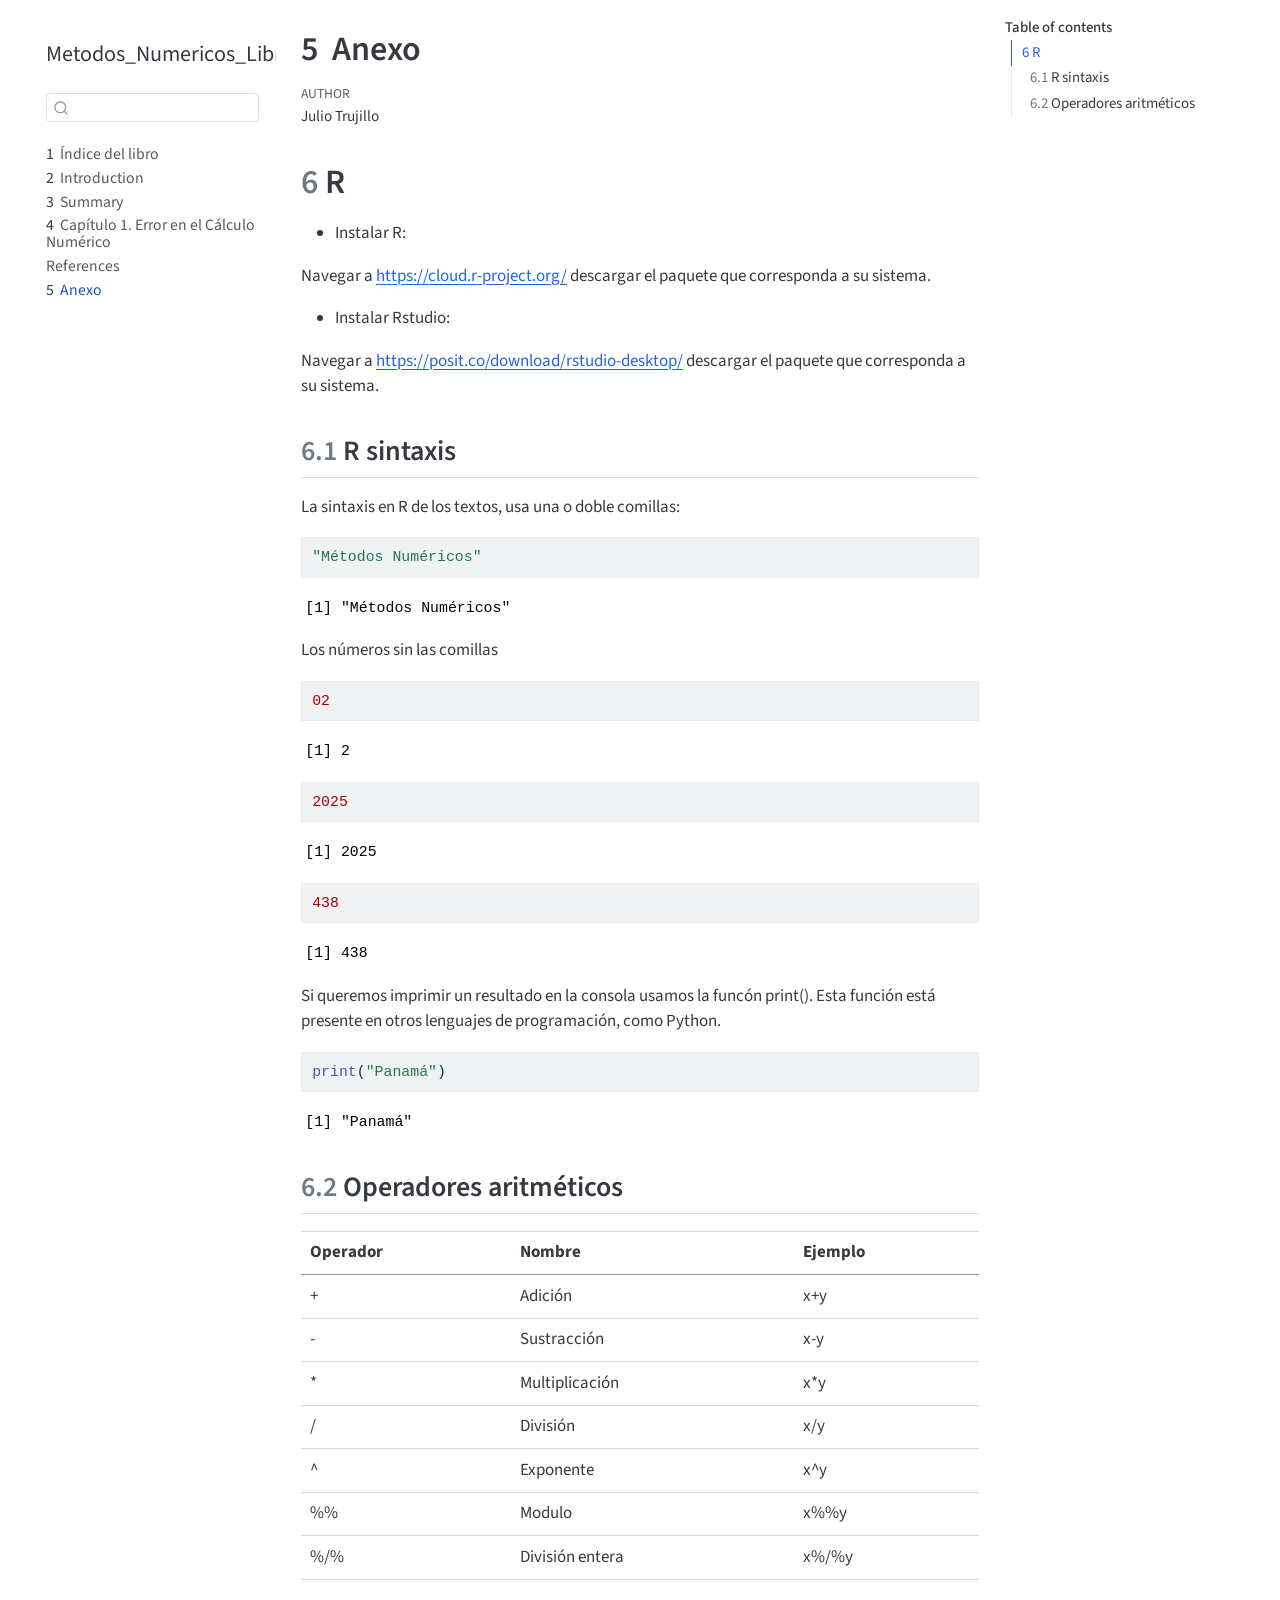
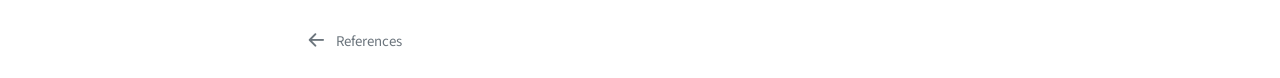
==== anexo.html @ 8528aa73 "Built site for gh-pages" ====
<!DOCTYPE html>
<html xmlns="http://www.w3.org/1999/xhtml" lang="en" xml:lang="en"><head>

<meta charset="utf-8">
<meta name="generator" content="quarto-1.8.25">

<meta name="viewport" content="width=device-width, initial-scale=1.0, user-scalable=yes">

<meta name="author" content="Julio Trujillo">

<title>5&nbsp; Anexo – Metodos_Numericos_Libro</title>
<style>
code{white-space: pre-wrap;}
span.smallcaps{font-variant: small-caps;}
div.columns{display: flex; gap: min(4vw, 1.5em);}
div.column{flex: auto; overflow-x: auto;}
div.hanging-indent{margin-left: 1.5em; text-indent: -1.5em;}
ul.task-list{list-style: none;}
ul.task-list li input[type="checkbox"] {
  width: 0.8em;
  margin: 0 0.8em 0.2em -1em; /* quarto-specific, see https://github.com/quarto-dev/quarto-cli/issues/4556 */ 
  vertical-align: middle;
}
/* CSS for syntax highlighting */
html { -webkit-text-size-adjust: 100%; }
pre > code.sourceCode { white-space: pre; position: relative; }
pre > code.sourceCode > span { display: inline-block; line-height: 1.25; }
pre > code.sourceCode > span:empty { height: 1.2em; }
.sourceCode { overflow: visible; }
code.sourceCode > span { color: inherit; text-decoration: inherit; }
div.sourceCode { margin: 1em 0; }
pre.sourceCode { margin: 0; }
@media screen {
div.sourceCode { overflow: auto; }
}
@media print {
pre > code.sourceCode { white-space: pre-wrap; }
pre > code.sourceCode > span { text-indent: -5em; padding-left: 5em; }
}
pre.numberSource code
  { counter-reset: source-line 0; }
pre.numberSource code > span
  { position: relative; left: -4em; counter-increment: source-line; }
pre.numberSource code > span > a:first-child::before
  { content: counter(source-line);
    position: relative; left: -1em; text-align: right; vertical-align: baseline;
    border: none; display: inline-block;
    -webkit-touch-callout: none; -webkit-user-select: none;
    -khtml-user-select: none; -moz-user-select: none;
    -ms-user-select: none; user-select: none;
    padding: 0 4px; width: 4em;
  }
pre.numberSource { margin-left: 3em;  padding-left: 4px; }
div.sourceCode
  {   }
@media screen {
pre > code.sourceCode > span > a:first-child::before { text-decoration: underline; }
}
</style>


<script src="site_libs/quarto-nav/quarto-nav.js"></script>
<script src="site_libs/quarto-nav/headroom.min.js"></script>
<script src="site_libs/clipboard/clipboard.min.js"></script>
<script src="site_libs/quarto-search/autocomplete.umd.js"></script>
<script src="site_libs/quarto-search/fuse.min.js"></script>
<script src="site_libs/quarto-search/quarto-search.js"></script>
<meta name="quarto:offset" content="./">
<link href="./references.html" rel="prev">
<script src="site_libs/quarto-html/quarto.js" type="module"></script>
<script src="site_libs/quarto-html/tabsets/tabsets.js" type="module"></script>
<script src="site_libs/quarto-html/axe/axe-check.js" type="module"></script>
<script src="site_libs/quarto-html/popper.min.js"></script>
<script src="site_libs/quarto-html/tippy.umd.min.js"></script>
<script src="site_libs/quarto-html/anchor.min.js"></script>
<link href="site_libs/quarto-html/tippy.css" rel="stylesheet">
<link href="site_libs/quarto-html/quarto-syntax-highlighting-7b89279ff1a6dce999919e0e67d4d9ec.css" rel="stylesheet" id="quarto-text-highlighting-styles">
<script src="site_libs/bootstrap/bootstrap.min.js"></script>
<link href="site_libs/bootstrap/bootstrap-icons.css" rel="stylesheet">
<link href="site_libs/bootstrap/bootstrap-70a47bd5681a7291082a5b9f83d58762.min.css" rel="stylesheet" append-hash="true" id="quarto-bootstrap" data-mode="light">
<script id="quarto-search-options" type="application/json">{
  "location": "sidebar",
  "copy-button": false,
  "collapse-after": 3,
  "panel-placement": "start",
  "type": "textbox",
  "limit": 50,
  "keyboard-shortcut": [
    "f",
    "/",
    "s"
  ],
  "show-item-context": false,
  "language": {
    "search-no-results-text": "No results",
    "search-matching-documents-text": "matching documents",
    "search-copy-link-title": "Copy link to search",
    "search-hide-matches-text": "Hide additional matches",
    "search-more-match-text": "more match in this document",
    "search-more-matches-text": "more matches in this document",
    "search-clear-button-title": "Clear",
    "search-text-placeholder": "",
    "search-detached-cancel-button-title": "Cancel",
    "search-submit-button-title": "Submit",
    "search-label": "Search"
  }
}</script>


</head>

<body class="nav-sidebar floating quarto-light">

<div id="quarto-search-results"></div>
  <header id="quarto-header" class="headroom fixed-top">
  <nav class="quarto-secondary-nav">
    <div class="container-fluid d-flex">
      <button type="button" class="quarto-btn-toggle btn" data-bs-toggle="collapse" role="button" data-bs-target=".quarto-sidebar-collapse-item" aria-controls="quarto-sidebar" aria-expanded="false" aria-label="Toggle sidebar navigation" onclick="if (window.quartoToggleHeadroom) { window.quartoToggleHeadroom(); }">
        <i class="bi bi-layout-text-sidebar-reverse"></i>
      </button>
        <nav class="quarto-page-breadcrumbs" aria-label="breadcrumb"><ol class="breadcrumb"><li class="breadcrumb-item"><a href="./anexo.html"><span class="chapter-number">5</span>&nbsp; <span class="chapter-title">Anexo</span></a></li></ol></nav>
        <a class="flex-grow-1" role="navigation" data-bs-toggle="collapse" data-bs-target=".quarto-sidebar-collapse-item" aria-controls="quarto-sidebar" aria-expanded="false" aria-label="Toggle sidebar navigation" onclick="if (window.quartoToggleHeadroom) { window.quartoToggleHeadroom(); }">      
        </a>
      <button type="button" class="btn quarto-search-button" aria-label="Search" onclick="window.quartoOpenSearch();">
        <i class="bi bi-search"></i>
      </button>
    </div>
  </nav>
</header>
<!-- content -->
<div id="quarto-content" class="quarto-container page-columns page-rows-contents page-layout-article">
<!-- sidebar -->
  <nav id="quarto-sidebar" class="sidebar collapse collapse-horizontal quarto-sidebar-collapse-item sidebar-navigation floating overflow-auto">
    <div class="pt-lg-2 mt-2 text-left sidebar-header sidebar-header-stacked">
      <a href="./index.html" class="sidebar-logo-link">
      </a>
    <div class="sidebar-title mb-0 py-0">
      <a href="./">Metodos_Numericos_Libro</a> 
    </div>
      </div>
        <div class="mt-2 flex-shrink-0 align-items-center">
        <div class="sidebar-search">
        <div id="quarto-search" class="" title="Search"></div>
        </div>
        </div>
    <div class="sidebar-menu-container"> 
    <ul class="list-unstyled mt-1">
        <li class="sidebar-item">
  <div class="sidebar-item-container"> 
  <a href="./index.html" class="sidebar-item-text sidebar-link">
 <span class="menu-text"><span class="chapter-number">1</span>&nbsp; <span class="chapter-title">Índice del libro</span></span></a>
  </div>
</li>
        <li class="sidebar-item">
  <div class="sidebar-item-container"> 
  <a href="./intro.html" class="sidebar-item-text sidebar-link">
 <span class="menu-text"><span class="chapter-number">2</span>&nbsp; <span class="chapter-title">Introduction</span></span></a>
  </div>
</li>
        <li class="sidebar-item">
  <div class="sidebar-item-container"> 
  <a href="./summary.html" class="sidebar-item-text sidebar-link">
 <span class="menu-text"><span class="chapter-number">3</span>&nbsp; <span class="chapter-title">Summary</span></span></a>
  </div>
</li>
        <li class="sidebar-item">
  <div class="sidebar-item-container"> 
  <a href="./capitulo1.html" class="sidebar-item-text sidebar-link">
 <span class="menu-text"><span class="chapter-number">4</span>&nbsp; <span class="chapter-title">Capítulo 1. Error en el Cálculo Numérico</span></span></a>
  </div>
</li>
        <li class="sidebar-item">
  <div class="sidebar-item-container"> 
  <a href="./references.html" class="sidebar-item-text sidebar-link">
 <span class="menu-text">References</span></a>
  </div>
</li>
        <li class="sidebar-item">
  <div class="sidebar-item-container"> 
  <a href="./anexo.html" class="sidebar-item-text sidebar-link active">
 <span class="menu-text"><span class="chapter-number">5</span>&nbsp; <span class="chapter-title">Anexo</span></span></a>
  </div>
</li>
    </ul>
    </div>
</nav>
<div id="quarto-sidebar-glass" class="quarto-sidebar-collapse-item" data-bs-toggle="collapse" data-bs-target=".quarto-sidebar-collapse-item"></div>
<!-- margin-sidebar -->
    <div id="quarto-margin-sidebar" class="sidebar margin-sidebar">
        <nav id="TOC" role="doc-toc" class="toc-active">
    <h2 id="toc-title">Table of contents</h2>
   
  <ul>
  <li><a href="#r" id="toc-r" class="nav-link active" data-scroll-target="#r"><span class="header-section-number">6</span> R</a>
  <ul class="collapse">
  <li><a href="#r-sintaxis" id="toc-r-sintaxis" class="nav-link" data-scroll-target="#r-sintaxis"><span class="header-section-number">6.1</span> R sintaxis</a></li>
  <li><a href="#operadores-aritméticos" id="toc-operadores-aritméticos" class="nav-link" data-scroll-target="#operadores-aritméticos"><span class="header-section-number">6.2</span> Operadores aritméticos</a></li>
  </ul></li>
  </ul>
</nav>
    </div>
<!-- main -->
<main class="content" id="quarto-document-content">

<header id="title-block-header" class="quarto-title-block default">
<div class="quarto-title">
<h1 class="title"><span class="chapter-number">5</span>&nbsp; <span class="chapter-title">Anexo</span></h1>
</div>



<div class="quarto-title-meta">

    <div>
    <div class="quarto-title-meta-heading">Author</div>
    <div class="quarto-title-meta-contents">
             <p>Julio Trujillo </p>
          </div>
  </div>
    
  
    
  </div>
  


</header>


<section id="r" class="level1" data-number="6">
<h1 data-number="6"><span class="header-section-number">6</span> R</h1>
<ul>
<li>Instalar R:</li>
</ul>
<p>Navegar a <a href="https://cloud.r-project.org/" class="uri">https://cloud.r-project.org/</a> descargar el paquete que corresponda a su sistema.</p>
<ul>
<li>Instalar Rstudio:</li>
</ul>
<p>Navegar a <a href="https://posit.co/download/rstudio-desktop/" class="uri">https://posit.co/download/rstudio-desktop/</a> descargar el paquete que corresponda a su sistema.</p>
<section id="r-sintaxis" class="level2" data-number="6.1">
<h2 data-number="6.1" class="anchored" data-anchor-id="r-sintaxis"><span class="header-section-number">6.1</span> R sintaxis</h2>
<p>La sintaxis en R de los textos, usa una o doble comillas:</p>
<div class="cell">
<div class="code-copy-outer-scaffold"><div class="sourceCode cell-code" id="cb1"><pre class="sourceCode r code-with-copy"><code class="sourceCode r"><span id="cb1-1"><a href="#cb1-1" aria-hidden="true" tabindex="-1"></a><span class="st">"Métodos Numéricos"</span></span></code></pre></div><button title="Copy to Clipboard" class="code-copy-button"><i class="bi"></i></button></div>
<div class="cell-output cell-output-stdout">
<pre><code>[1] "Métodos Numéricos"</code></pre>
</div>
</div>
<p>Los números sin las comillas</p>
<div class="cell">
<div class="code-copy-outer-scaffold"><div class="sourceCode cell-code" id="cb3"><pre class="sourceCode r code-with-copy"><code class="sourceCode r"><span id="cb3-1"><a href="#cb3-1" aria-hidden="true" tabindex="-1"></a><span class="dv">02</span></span></code></pre></div><button title="Copy to Clipboard" class="code-copy-button"><i class="bi"></i></button></div>
<div class="cell-output cell-output-stdout">
<pre><code>[1] 2</code></pre>
</div>
<div class="code-copy-outer-scaffold"><div class="sourceCode cell-code" id="cb5"><pre class="sourceCode r code-with-copy"><code class="sourceCode r"><span id="cb5-1"><a href="#cb5-1" aria-hidden="true" tabindex="-1"></a><span class="dv">2025</span></span></code></pre></div><button title="Copy to Clipboard" class="code-copy-button"><i class="bi"></i></button></div>
<div class="cell-output cell-output-stdout">
<pre><code>[1] 2025</code></pre>
</div>
<div class="code-copy-outer-scaffold"><div class="sourceCode cell-code" id="cb7"><pre class="sourceCode r code-with-copy"><code class="sourceCode r"><span id="cb7-1"><a href="#cb7-1" aria-hidden="true" tabindex="-1"></a><span class="dv">438</span></span></code></pre></div><button title="Copy to Clipboard" class="code-copy-button"><i class="bi"></i></button></div>
<div class="cell-output cell-output-stdout">
<pre><code>[1] 438</code></pre>
</div>
</div>
<p>Si queremos imprimir un resultado en la consola usamos la funcón print(). Esta función está presente en otros lenguajes de programación, como Python.</p>
<div class="cell">
<div class="code-copy-outer-scaffold"><div class="sourceCode cell-code" id="cb9"><pre class="sourceCode r code-with-copy"><code class="sourceCode r"><span id="cb9-1"><a href="#cb9-1" aria-hidden="true" tabindex="-1"></a><span class="fu">print</span>(<span class="st">"Panamá"</span>)</span></code></pre></div><button title="Copy to Clipboard" class="code-copy-button"><i class="bi"></i></button></div>
<div class="cell-output cell-output-stdout">
<pre><code>[1] "Panamá"</code></pre>
</div>
</div>
</section>
<section id="operadores-aritméticos" class="level2" data-number="6.2">
<h2 data-number="6.2" class="anchored" data-anchor-id="operadores-aritméticos"><span class="header-section-number">6.2</span> Operadores aritméticos</h2>
<table class="caption-top table">
<thead>
<tr class="header">
<th>Operador</th>
<th>Nombre</th>
<th>Ejemplo</th>
</tr>
</thead>
<tbody>
<tr class="odd">
<td>+</td>
<td>Adición</td>
<td>x+y</td>
</tr>
<tr class="even">
<td>-</td>
<td>Sustracción</td>
<td>x-y</td>
</tr>
<tr class="odd">
<td>*</td>
<td>Multiplicación</td>
<td>x*y</td>
</tr>
<tr class="even">
<td>/</td>
<td>División</td>
<td>x/y</td>
</tr>
<tr class="odd">
<td>^</td>
<td>Exponente</td>
<td>x^y</td>
</tr>
<tr class="even">
<td>%%</td>
<td>Modulo</td>
<td>x%%y</td>
</tr>
<tr class="odd">
<td>%/%</td>
<td>División entera</td>
<td>x%/%y</td>
</tr>
</tbody>
</table>


</section>
</section>

</main> <!-- /main -->
<script id="quarto-html-after-body" type="application/javascript">
  window.document.addEventListener("DOMContentLoaded", function (event) {
    const icon = "";
    const anchorJS = new window.AnchorJS();
    anchorJS.options = {
      placement: 'right',
      icon: icon
    };
    anchorJS.add('.anchored');
    const isCodeAnnotation = (el) => {
      for (const clz of el.classList) {
        if (clz.startsWith('code-annotation-')) {                     
          return true;
        }
      }
      return false;
    }
    const onCopySuccess = function(e) {
      // button target
      const button = e.trigger;
      // don't keep focus
      button.blur();
      // flash "checked"
      button.classList.add('code-copy-button-checked');
      var currentTitle = button.getAttribute("title");
      button.setAttribute("title", "Copied!");
      let tooltip;
      if (window.bootstrap) {
        button.setAttribute("data-bs-toggle", "tooltip");
        button.setAttribute("data-bs-placement", "left");
        button.setAttribute("data-bs-title", "Copied!");
        tooltip = new bootstrap.Tooltip(button, 
          { trigger: "manual", 
            customClass: "code-copy-button-tooltip",
            offset: [0, -8]});
        tooltip.show();    
      }
      setTimeout(function() {
        if (tooltip) {
          tooltip.hide();
          button.removeAttribute("data-bs-title");
          button.removeAttribute("data-bs-toggle");
          button.removeAttribute("data-bs-placement");
        }
        button.setAttribute("title", currentTitle);
        button.classList.remove('code-copy-button-checked');
      }, 1000);
      // clear code selection
      e.clearSelection();
    }
    const getTextToCopy = function(trigger) {
      const outerScaffold = trigger.parentElement.cloneNode(true);
      const codeEl = outerScaffold.querySelector('code');
      for (const childEl of codeEl.children) {
        if (isCodeAnnotation(childEl)) {
          childEl.remove();
        }
      }
      return codeEl.innerText;
    }
    const clipboard = new window.ClipboardJS('.code-copy-button:not([data-in-quarto-modal])', {
      text: getTextToCopy
    });
    clipboard.on('success', onCopySuccess);
    if (window.document.getElementById('quarto-embedded-source-code-modal')) {
      const clipboardModal = new window.ClipboardJS('.code-copy-button[data-in-quarto-modal]', {
        text: getTextToCopy,
        container: window.document.getElementById('quarto-embedded-source-code-modal')
      });
      clipboardModal.on('success', onCopySuccess);
    }
      var localhostRegex = new RegExp(/^(?:http|https):\/\/localhost\:?[0-9]*\//);
      var mailtoRegex = new RegExp(/^mailto:/);
        var filterRegex = new RegExp('/' + window.location.host + '/');
      var isInternal = (href) => {
          return filterRegex.test(href) || localhostRegex.test(href) || mailtoRegex.test(href);
      }
      // Inspect non-navigation links and adorn them if external
     var links = window.document.querySelectorAll('a[href]:not(.nav-link):not(.navbar-brand):not(.toc-action):not(.sidebar-link):not(.sidebar-item-toggle):not(.pagination-link):not(.no-external):not([aria-hidden]):not(.dropdown-item):not(.quarto-navigation-tool):not(.about-link)');
      for (var i=0; i<links.length; i++) {
        const link = links[i];
        if (!isInternal(link.href)) {
          // undo the damage that might have been done by quarto-nav.js in the case of
          // links that we want to consider external
          if (link.dataset.originalHref !== undefined) {
            link.href = link.dataset.originalHref;
          }
        }
      }
    function tippyHover(el, contentFn, onTriggerFn, onUntriggerFn) {
      const config = {
        allowHTML: true,
        maxWidth: 500,
        delay: 100,
        arrow: false,
        appendTo: function(el) {
            return el.parentElement;
        },
        interactive: true,
        interactiveBorder: 10,
        theme: 'quarto',
        placement: 'bottom-start',
      };
      if (contentFn) {
        config.content = contentFn;
      }
      if (onTriggerFn) {
        config.onTrigger = onTriggerFn;
      }
      if (onUntriggerFn) {
        config.onUntrigger = onUntriggerFn;
      }
      window.tippy(el, config); 
    }
    const noterefs = window.document.querySelectorAll('a[role="doc-noteref"]');
    for (var i=0; i<noterefs.length; i++) {
      const ref = noterefs[i];
      tippyHover(ref, function() {
        // use id or data attribute instead here
        let href = ref.getAttribute('data-footnote-href') || ref.getAttribute('href');
        try { href = new URL(href).hash; } catch {}
        const id = href.replace(/^#\/?/, "");
        const note = window.document.getElementById(id);
        if (note) {
          return note.innerHTML;
        } else {
          return "";
        }
      });
    }
    const xrefs = window.document.querySelectorAll('a.quarto-xref');
    const processXRef = (id, note) => {
      // Strip column container classes
      const stripColumnClz = (el) => {
        el.classList.remove("page-full", "page-columns");
        if (el.children) {
          for (const child of el.children) {
            stripColumnClz(child);
          }
        }
      }
      stripColumnClz(note)
      if (id === null || id.startsWith('sec-')) {
        // Special case sections, only their first couple elements
        const container = document.createElement("div");
        if (note.children && note.children.length > 2) {
          container.appendChild(note.children[0].cloneNode(true));
          for (let i = 1; i < note.children.length; i++) {
            const child = note.children[i];
            if (child.tagName === "P" && child.innerText === "") {
              continue;
            } else {
              container.appendChild(child.cloneNode(true));
              break;
            }
          }
          if (window.Quarto?.typesetMath) {
            window.Quarto.typesetMath(container);
          }
          return container.innerHTML
        } else {
          if (window.Quarto?.typesetMath) {
            window.Quarto.typesetMath(note);
          }
          return note.innerHTML;
        }
      } else {
        // Remove any anchor links if they are present
        const anchorLink = note.querySelector('a.anchorjs-link');
        if (anchorLink) {
          anchorLink.remove();
        }
        if (window.Quarto?.typesetMath) {
          window.Quarto.typesetMath(note);
        }
        if (note.classList.contains("callout")) {
          return note.outerHTML;
        } else {
          return note.innerHTML;
        }
      }
    }
    for (var i=0; i<xrefs.length; i++) {
      const xref = xrefs[i];
      tippyHover(xref, undefined, function(instance) {
        instance.disable();
        let url = xref.getAttribute('href');
        let hash = undefined; 
        if (url.startsWith('#')) {
          hash = url;
        } else {
          try { hash = new URL(url).hash; } catch {}
        }
        if (hash) {
          const id = hash.replace(/^#\/?/, "");
          const note = window.document.getElementById(id);
          if (note !== null) {
            try {
              const html = processXRef(id, note.cloneNode(true));
              instance.setContent(html);
            } finally {
              instance.enable();
              instance.show();
            }
          } else {
            // See if we can fetch this
            fetch(url.split('#')[0])
            .then(res => res.text())
            .then(html => {
              const parser = new DOMParser();
              const htmlDoc = parser.parseFromString(html, "text/html");
              const note = htmlDoc.getElementById(id);
              if (note !== null) {
                const html = processXRef(id, note);
                instance.setContent(html);
              } 
            }).finally(() => {
              instance.enable();
              instance.show();
            });
          }
        } else {
          // See if we can fetch a full url (with no hash to target)
          // This is a special case and we should probably do some content thinning / targeting
          fetch(url)
          .then(res => res.text())
          .then(html => {
            const parser = new DOMParser();
            const htmlDoc = parser.parseFromString(html, "text/html");
            const note = htmlDoc.querySelector('main.content');
            if (note !== null) {
              // This should only happen for chapter cross references
              // (since there is no id in the URL)
              // remove the first header
              if (note.children.length > 0 && note.children[0].tagName === "HEADER") {
                note.children[0].remove();
              }
              const html = processXRef(null, note);
              instance.setContent(html);
            } 
          }).finally(() => {
            instance.enable();
            instance.show();
          });
        }
      }, function(instance) {
      });
    }
        let selectedAnnoteEl;
        const selectorForAnnotation = ( cell, annotation) => {
          let cellAttr = 'data-code-cell="' + cell + '"';
          let lineAttr = 'data-code-annotation="' +  annotation + '"';
          const selector = 'span[' + cellAttr + '][' + lineAttr + ']';
          return selector;
        }
        const selectCodeLines = (annoteEl) => {
          const doc = window.document;
          const targetCell = annoteEl.getAttribute("data-target-cell");
          const targetAnnotation = annoteEl.getAttribute("data-target-annotation");
          const annoteSpan = window.document.querySelector(selectorForAnnotation(targetCell, targetAnnotation));
          const lines = annoteSpan.getAttribute("data-code-lines").split(",");
          const lineIds = lines.map((line) => {
            return targetCell + "-" + line;
          })
          let top = null;
          let height = null;
          let parent = null;
          if (lineIds.length > 0) {
              //compute the position of the single el (top and bottom and make a div)
              const el = window.document.getElementById(lineIds[0]);
              top = el.offsetTop;
              height = el.offsetHeight;
              parent = el.parentElement.parentElement;
            if (lineIds.length > 1) {
              const lastEl = window.document.getElementById(lineIds[lineIds.length - 1]);
              const bottom = lastEl.offsetTop + lastEl.offsetHeight;
              height = bottom - top;
            }
            if (top !== null && height !== null && parent !== null) {
              // cook up a div (if necessary) and position it 
              let div = window.document.getElementById("code-annotation-line-highlight");
              if (div === null) {
                div = window.document.createElement("div");
                div.setAttribute("id", "code-annotation-line-highlight");
                div.style.position = 'absolute';
                parent.appendChild(div);
              }
              div.style.top = top - 2 + "px";
              div.style.height = height + 4 + "px";
              div.style.left = 0;
              let gutterDiv = window.document.getElementById("code-annotation-line-highlight-gutter");
              if (gutterDiv === null) {
                gutterDiv = window.document.createElement("div");
                gutterDiv.setAttribute("id", "code-annotation-line-highlight-gutter");
                gutterDiv.style.position = 'absolute';
                const codeCell = window.document.getElementById(targetCell);
                const gutter = codeCell.querySelector('.code-annotation-gutter');
                gutter.appendChild(gutterDiv);
              }
              gutterDiv.style.top = top - 2 + "px";
              gutterDiv.style.height = height + 4 + "px";
            }
            selectedAnnoteEl = annoteEl;
          }
        };
        const unselectCodeLines = () => {
          const elementsIds = ["code-annotation-line-highlight", "code-annotation-line-highlight-gutter"];
          elementsIds.forEach((elId) => {
            const div = window.document.getElementById(elId);
            if (div) {
              div.remove();
            }
          });
          selectedAnnoteEl = undefined;
        };
          // Handle positioning of the toggle
      window.addEventListener(
        "resize",
        throttle(() => {
          elRect = undefined;
          if (selectedAnnoteEl) {
            selectCodeLines(selectedAnnoteEl);
          }
        }, 10)
      );
      function throttle(fn, ms) {
      let throttle = false;
      let timer;
        return (...args) => {
          if(!throttle) { // first call gets through
              fn.apply(this, args);
              throttle = true;
          } else { // all the others get throttled
              if(timer) clearTimeout(timer); // cancel #2
              timer = setTimeout(() => {
                fn.apply(this, args);
                timer = throttle = false;
              }, ms);
          }
        };
      }
        // Attach click handler to the DT
        const annoteDls = window.document.querySelectorAll('dt[data-target-cell]');
        for (const annoteDlNode of annoteDls) {
          annoteDlNode.addEventListener('click', (event) => {
            const clickedEl = event.target;
            if (clickedEl !== selectedAnnoteEl) {
              unselectCodeLines();
              const activeEl = window.document.querySelector('dt[data-target-cell].code-annotation-active');
              if (activeEl) {
                activeEl.classList.remove('code-annotation-active');
              }
              selectCodeLines(clickedEl);
              clickedEl.classList.add('code-annotation-active');
            } else {
              // Unselect the line
              unselectCodeLines();
              clickedEl.classList.remove('code-annotation-active');
            }
          });
        }
    const findCites = (el) => {
      const parentEl = el.parentElement;
      if (parentEl) {
        const cites = parentEl.dataset.cites;
        if (cites) {
          return {
            el,
            cites: cites.split(' ')
          };
        } else {
          return findCites(el.parentElement)
        }
      } else {
        return undefined;
      }
    };
    var bibliorefs = window.document.querySelectorAll('a[role="doc-biblioref"]');
    for (var i=0; i<bibliorefs.length; i++) {
      const ref = bibliorefs[i];
      const citeInfo = findCites(ref);
      if (citeInfo) {
        tippyHover(citeInfo.el, function() {
          var popup = window.document.createElement('div');
          citeInfo.cites.forEach(function(cite) {
            var citeDiv = window.document.createElement('div');
            citeDiv.classList.add('hanging-indent');
            citeDiv.classList.add('csl-entry');
            var biblioDiv = window.document.getElementById('ref-' + cite);
            if (biblioDiv) {
              citeDiv.innerHTML = biblioDiv.innerHTML;
            }
            popup.appendChild(citeDiv);
          });
          return popup.innerHTML;
        });
      }
    }
  });
  </script>
<nav class="page-navigation">
  <div class="nav-page nav-page-previous">
      <a href="./references.html" class="pagination-link" aria-label="References">
        <i class="bi bi-arrow-left-short"></i> <span class="nav-page-text">References</span>
      </a>          
  </div>
  <div class="nav-page nav-page-next">
  </div>
</nav>
</div> <!-- /content -->




</body></html>
---- site_libs/quarto-html/tippy.css ----
.tippy-box[data-animation=fade][data-state=hidden]{opacity:0}[data-tippy-root]{max-width:calc(100vw - 10px)}.tippy-box{position:relative;background-color:#333;color:#fff;border-radius:4px;font-size:14px;line-height:1.4;white-space:normal;outline:0;transition-property:transform,visibility,opacity}.tippy-box[data-placement^=top]>.tippy-arrow{bottom:0}.tippy-box[data-placement^=top]>.tippy-arrow:before{bottom:-7px;left:0;border-width:8px 8px 0;border-top-color:initial;transform-origin:center top}.tippy-box[data-placement^=bottom]>.tippy-arrow{top:0}.tippy-box[data-placement^=bottom]>.tippy-arrow:before{top:-7px;left:0;border-width:0 8px 8px;border-bottom-color:initial;transform-origin:center bottom}.tippy-box[data-placement^=left]>.tippy-arrow{right:0}.tippy-box[data-placement^=left]>.tippy-arrow:before{border-width:8px 0 8px 8px;border-left-color:initial;right:-7px;transform-origin:center left}.tippy-box[data-placement^=right]>.tippy-arrow{left:0}.tippy-box[data-placement^=right]>.tippy-arrow:before{left:-7px;border-width:8px 8px 8px 0;border-right-color:initial;transform-origin:center right}.tippy-box[data-inertia][data-state=visible]{transition-timing-function:cubic-bezier(.54,1.5,.38,1.11)}.tippy-arrow{width:16px;height:16px;color:#333}.tippy-arrow:before{content:"";position:absolute;border-color:transparent;border-style:solid}.tippy-content{position:relative;padding:5px 9px;z-index:1}
---- site_libs/quarto-html/quarto-syntax-highlighting-7b89279ff1a6dce999919e0e67d4d9ec.css ----
/* quarto syntax highlight colors */
:root {
  --quarto-hl-ot-color: #003B4F;
  --quarto-hl-at-color: #657422;
  --quarto-hl-ss-color: #20794D;
  --quarto-hl-an-color: #5E5E5E;
  --quarto-hl-fu-color: #4758AB;
  --quarto-hl-st-color: #20794D;
  --quarto-hl-cf-color: #003B4F;
  --quarto-hl-op-color: #5E5E5E;
  --quarto-hl-er-color: #AD0000;
  --quarto-hl-bn-color: #AD0000;
  --quarto-hl-al-color: #AD0000;
  --quarto-hl-va-color: #111111;
  --quarto-hl-bu-color: inherit;
  --quarto-hl-ex-color: inherit;
  --quarto-hl-pp-color: #AD0000;
  --quarto-hl-in-color: #5E5E5E;
  --quarto-hl-vs-color: #20794D;
  --quarto-hl-wa-color: #5E5E5E;
  --quarto-hl-do-color: #5E5E5E;
  --quarto-hl-im-color: #00769E;
  --quarto-hl-ch-color: #20794D;
  --quarto-hl-dt-color: #AD0000;
  --quarto-hl-fl-color: #AD0000;
  --quarto-hl-co-color: #5E5E5E;
  --quarto-hl-cv-color: #5E5E5E;
  --quarto-hl-cn-color: #8f5902;
  --quarto-hl-sc-color: #5E5E5E;
  --quarto-hl-dv-color: #AD0000;
  --quarto-hl-kw-color: #003B4F;
}

/* other quarto variables */
:root {
  --quarto-font-monospace: SFMono-Regular, Menlo, Monaco, Consolas, "Liberation Mono", "Courier New", monospace;
}

/* syntax highlight based on Pandoc's rules */
pre > code.sourceCode > span {
  color: #003B4F;
}

code.sourceCode > span {
  color: #003B4F;
}

div.sourceCode,
div.sourceCode pre.sourceCode {
  color: #003B4F;
}

/* Normal */
code span {
  color: #003B4F;
}

/* Alert */
code span.al {
  color: #AD0000;
  font-style: inherit;
}

/* Annotation */
code span.an {
  color: #5E5E5E;
  font-style: inherit;
}

/* Attribute */
code span.at {
  color: #657422;
  font-style: inherit;
}

/* BaseN */
code span.bn {
  color: #AD0000;
  font-style: inherit;
}

/* BuiltIn */
code span.bu {
  font-style: inherit;
}

/* ControlFlow */
code span.cf {
  color: #003B4F;
  font-weight: bold;
  font-style: inherit;
}

/* Char */
code span.ch {
  color: #20794D;
  font-style: inherit;
}

/* Constant */
code span.cn {
  color: #8f5902;
  font-style: inherit;
}

/* Comment */
code span.co {
  color: #5E5E5E;
  font-style: inherit;
}

/* CommentVar */
code span.cv {
  color: #5E5E5E;
  font-style: italic;
}

/* Documentation */
code span.do {
  color: #5E5E5E;
  font-style: italic;
}

/* DataType */
code span.dt {
  color: #AD0000;
  font-style: inherit;
}

/* DecVal */
code span.dv {
  color: #AD0000;
  font-style: inherit;
}

/* Error */
code span.er {
  color: #AD0000;
  font-style: inherit;
}

/* Extension */
code span.ex {
  font-style: inherit;
}

/* Float */
code span.fl {
  color: #AD0000;
  font-style: inherit;
}

/* Function */
code span.fu {
  color: #4758AB;
  font-style: inherit;
}

/* Import */
code span.im {
  color: #00769E;
  font-style: inherit;
}

/* Information */
code span.in {
  color: #5E5E5E;
  font-style: inherit;
}

/* Keyword */
code span.kw {
  color: #003B4F;
  font-weight: bold;
  font-style: inherit;
}

/* Operator */
code span.op {
  color: #5E5E5E;
  font-style: inherit;
}

/* Other */
code span.ot {
  color: #003B4F;
  font-style: inherit;
}

/* Preprocessor */
code span.pp {
  color: #AD0000;
  font-style: inherit;
}

/* SpecialChar */
code span.sc {
  color: #5E5E5E;
  font-style: inherit;
}

/* SpecialString */
code span.ss {
  color: #20794D;
  font-style: inherit;
}

/* String */
code span.st {
  color: #20794D;
  font-style: inherit;
}

/* Variable */
code span.va {
  color: #111111;
  font-style: inherit;
}

/* VerbatimString */
code span.vs {
  color: #20794D;
  font-style: inherit;
}

/* Warning */
code span.wa {
  color: #5E5E5E;
  font-style: italic;
}

.prevent-inlining {
  content: "</";
}

/*# sourceMappingURL=3944bc705cfaf4c80e56f77c5205168a.css.map */
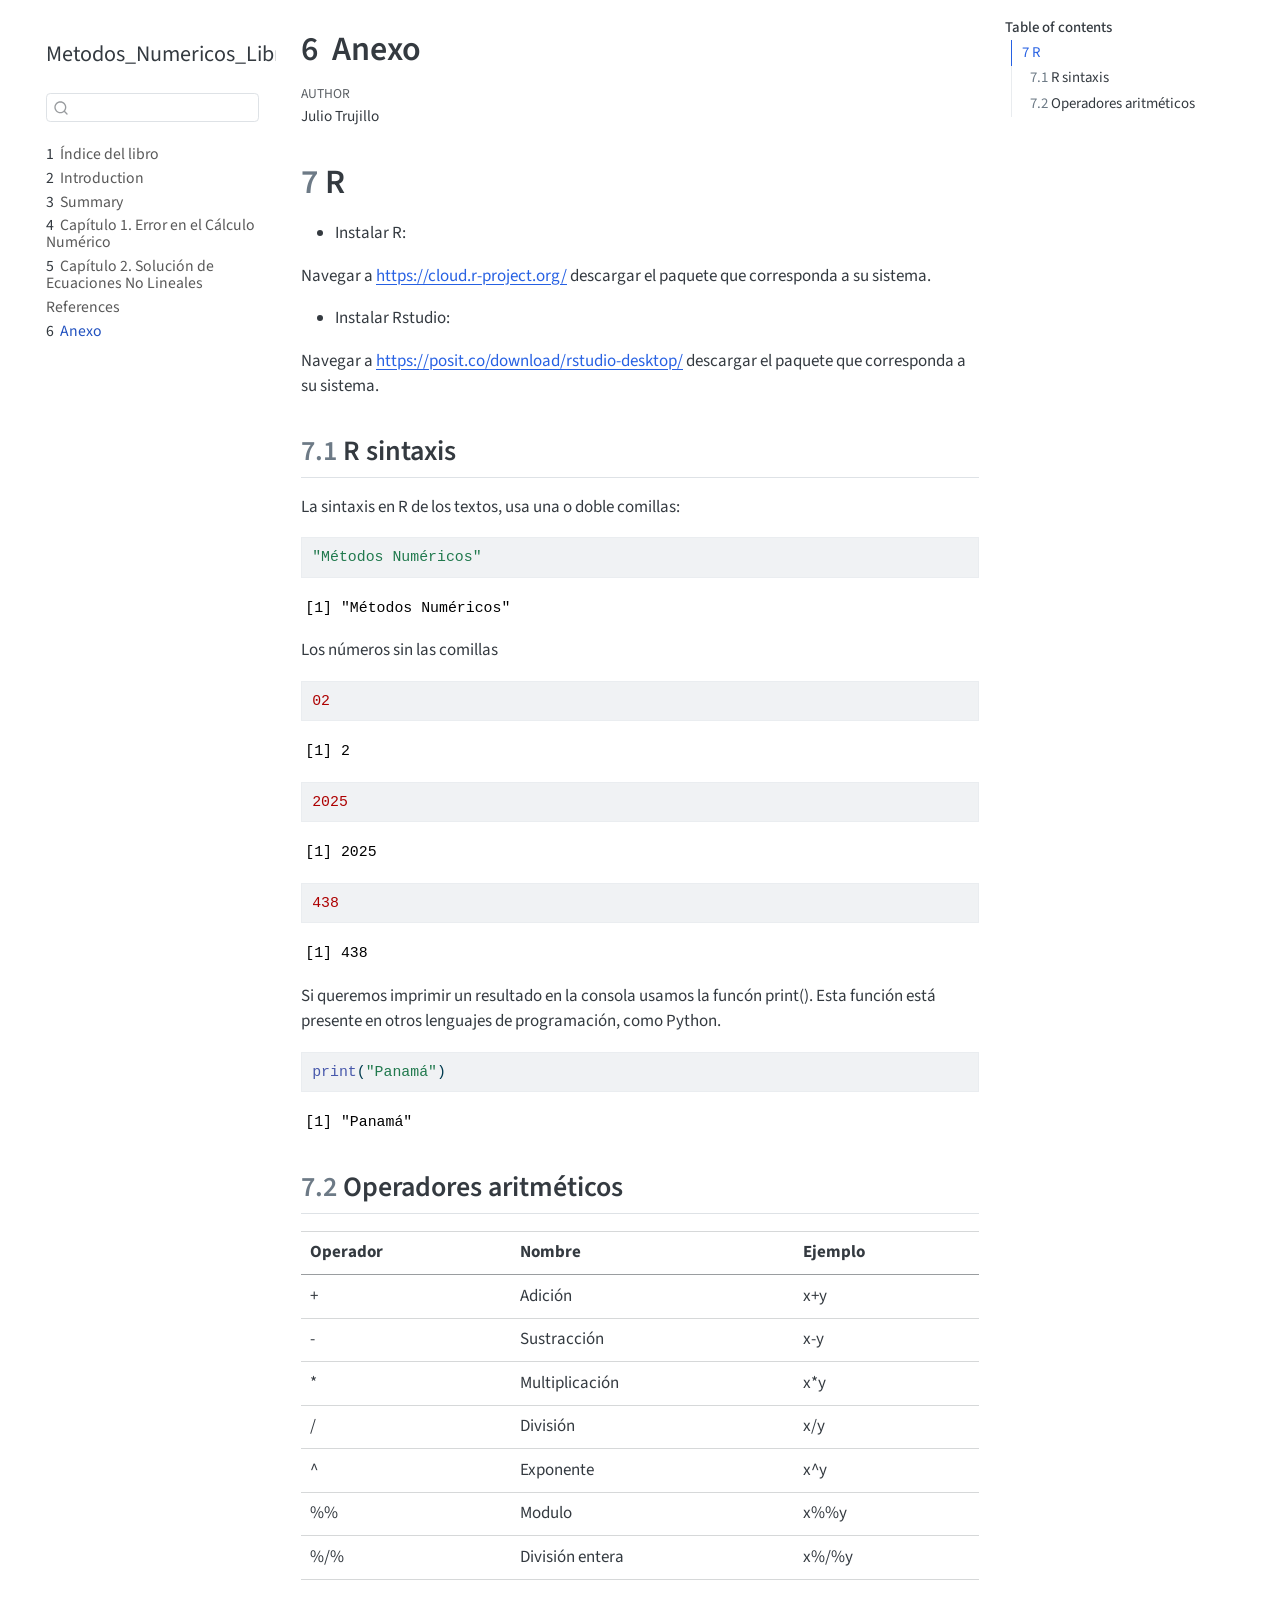
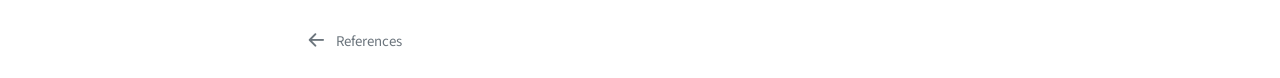
==== commit 2bc85a44: "Built site for gh-pages" ====
--- a/anexo.html
+++ b/anexo.html
@@ -8,7 +8,7 @@
 
 <meta name="author" content="Julio Trujillo">
 
-<title>5&nbsp; Anexo – Metodos_Numericos_Libro</title>
+<title>6&nbsp; Anexo – Metodos_Numericos_Libro</title>
 <style>
 code{white-space: pre-wrap;}
 span.smallcaps{font-variant: small-caps;}
@@ -118,7 +118,7 @@
       <button type="button" class="quarto-btn-toggle btn" data-bs-toggle="collapse" role="button" data-bs-target=".quarto-sidebar-collapse-item" aria-controls="quarto-sidebar" aria-expanded="false" aria-label="Toggle sidebar navigation" onclick="if (window.quartoToggleHeadroom) { window.quartoToggleHeadroom(); }">
         <i class="bi bi-layout-text-sidebar-reverse"></i>
       </button>
-        <nav class="quarto-page-breadcrumbs" aria-label="breadcrumb"><ol class="breadcrumb"><li class="breadcrumb-item"><a href="./anexo.html"><span class="chapter-number">5</span>&nbsp; <span class="chapter-title">Anexo</span></a></li></ol></nav>
+        <nav class="quarto-page-breadcrumbs" aria-label="breadcrumb"><ol class="breadcrumb"><li class="breadcrumb-item"><a href="./anexo.html"><span class="chapter-number">6</span>&nbsp; <span class="chapter-title">Anexo</span></a></li></ol></nav>
         <a class="flex-grow-1" role="navigation" data-bs-toggle="collapse" data-bs-target=".quarto-sidebar-collapse-item" aria-controls="quarto-sidebar" aria-expanded="false" aria-label="Toggle sidebar navigation" onclick="if (window.quartoToggleHeadroom) { window.quartoToggleHeadroom(); }">      
         </a>
       <button type="button" class="btn quarto-search-button" aria-label="Search" onclick="window.quartoOpenSearch();">
@@ -171,6 +171,12 @@
 </li>
         <li class="sidebar-item">
   <div class="sidebar-item-container"> 
+  <a href="./capitulo2.html" class="sidebar-item-text sidebar-link">
+ <span class="menu-text"><span class="chapter-number">5</span>&nbsp; <span class="chapter-title">Capítulo 2. Solución de Ecuaciones No Lineales</span></span></a>
+  </div>
+</li>
+        <li class="sidebar-item">
+  <div class="sidebar-item-container"> 
   <a href="./references.html" class="sidebar-item-text sidebar-link">
  <span class="menu-text">References</span></a>
   </div>
@@ -178,7 +184,7 @@
         <li class="sidebar-item">
   <div class="sidebar-item-container"> 
   <a href="./anexo.html" class="sidebar-item-text sidebar-link active">
- <span class="menu-text"><span class="chapter-number">5</span>&nbsp; <span class="chapter-title">Anexo</span></span></a>
+ <span class="menu-text"><span class="chapter-number">6</span>&nbsp; <span class="chapter-title">Anexo</span></span></a>
   </div>
 </li>
     </ul>
@@ -191,10 +197,10 @@
     <h2 id="toc-title">Table of contents</h2>
    
   <ul>
-  <li><a href="#r" id="toc-r" class="nav-link active" data-scroll-target="#r"><span class="header-section-number">6</span> R</a>
+  <li><a href="#r" id="toc-r" class="nav-link active" data-scroll-target="#r"><span class="header-section-number">7</span> R</a>
   <ul class="collapse">
-  <li><a href="#r-sintaxis" id="toc-r-sintaxis" class="nav-link" data-scroll-target="#r-sintaxis"><span class="header-section-number">6.1</span> R sintaxis</a></li>
-  <li><a href="#operadores-aritméticos" id="toc-operadores-aritméticos" class="nav-link" data-scroll-target="#operadores-aritméticos"><span class="header-section-number">6.2</span> Operadores aritméticos</a></li>
+  <li><a href="#r-sintaxis" id="toc-r-sintaxis" class="nav-link" data-scroll-target="#r-sintaxis"><span class="header-section-number">7.1</span> R sintaxis</a></li>
+  <li><a href="#operadores-aritméticos" id="toc-operadores-aritméticos" class="nav-link" data-scroll-target="#operadores-aritméticos"><span class="header-section-number">7.2</span> Operadores aritméticos</a></li>
   </ul></li>
   </ul>
 </nav>
@@ -204,7 +210,7 @@
 
 <header id="title-block-header" class="quarto-title-block default">
 <div class="quarto-title">
-<h1 class="title"><span class="chapter-number">5</span>&nbsp; <span class="chapter-title">Anexo</span></h1>
+<h1 class="title"><span class="chapter-number">6</span>&nbsp; <span class="chapter-title">Anexo</span></h1>
 </div>
 
 
@@ -227,8 +233,8 @@
 </header>
 
 
-<section id="r" class="level1" data-number="6">
-<h1 data-number="6"><span class="header-section-number">6</span> R</h1>
+<section id="r" class="level1" data-number="7">
+<h1 data-number="7"><span class="header-section-number">7</span> R</h1>
 <ul>
 <li>Instalar R:</li>
 </ul>
@@ -237,8 +243,8 @@
 <li>Instalar Rstudio:</li>
 </ul>
 <p>Navegar a <a href="https://posit.co/download/rstudio-desktop/" class="uri">https://posit.co/download/rstudio-desktop/</a> descargar el paquete que corresponda a su sistema.</p>
-<section id="r-sintaxis" class="level2" data-number="6.1">
-<h2 data-number="6.1" class="anchored" data-anchor-id="r-sintaxis"><span class="header-section-number">6.1</span> R sintaxis</h2>
+<section id="r-sintaxis" class="level2" data-number="7.1">
+<h2 data-number="7.1" class="anchored" data-anchor-id="r-sintaxis"><span class="header-section-number">7.1</span> R sintaxis</h2>
 <p>La sintaxis en R de los textos, usa una o doble comillas:</p>
 <div class="cell">
 <div class="code-copy-outer-scaffold"><div class="sourceCode cell-code" id="cb1"><pre class="sourceCode r code-with-copy"><code class="sourceCode r"><span id="cb1-1"><a href="#cb1-1" aria-hidden="true" tabindex="-1"></a><span class="st">"Métodos Numéricos"</span></span></code></pre></div><button title="Copy to Clipboard" class="code-copy-button"><i class="bi"></i></button></div>
@@ -269,8 +275,8 @@
 </div>
 </div>
 </section>
-<section id="operadores-aritméticos" class="level2" data-number="6.2">
-<h2 data-number="6.2" class="anchored" data-anchor-id="operadores-aritméticos"><span class="header-section-number">6.2</span> Operadores aritméticos</h2>
+<section id="operadores-aritméticos" class="level2" data-number="7.2">
+<h2 data-number="7.2" class="anchored" data-anchor-id="operadores-aritméticos"><span class="header-section-number">7.2</span> Operadores aritméticos</h2>
 <table class="caption-top table">
 <thead>
 <tr class="header">
